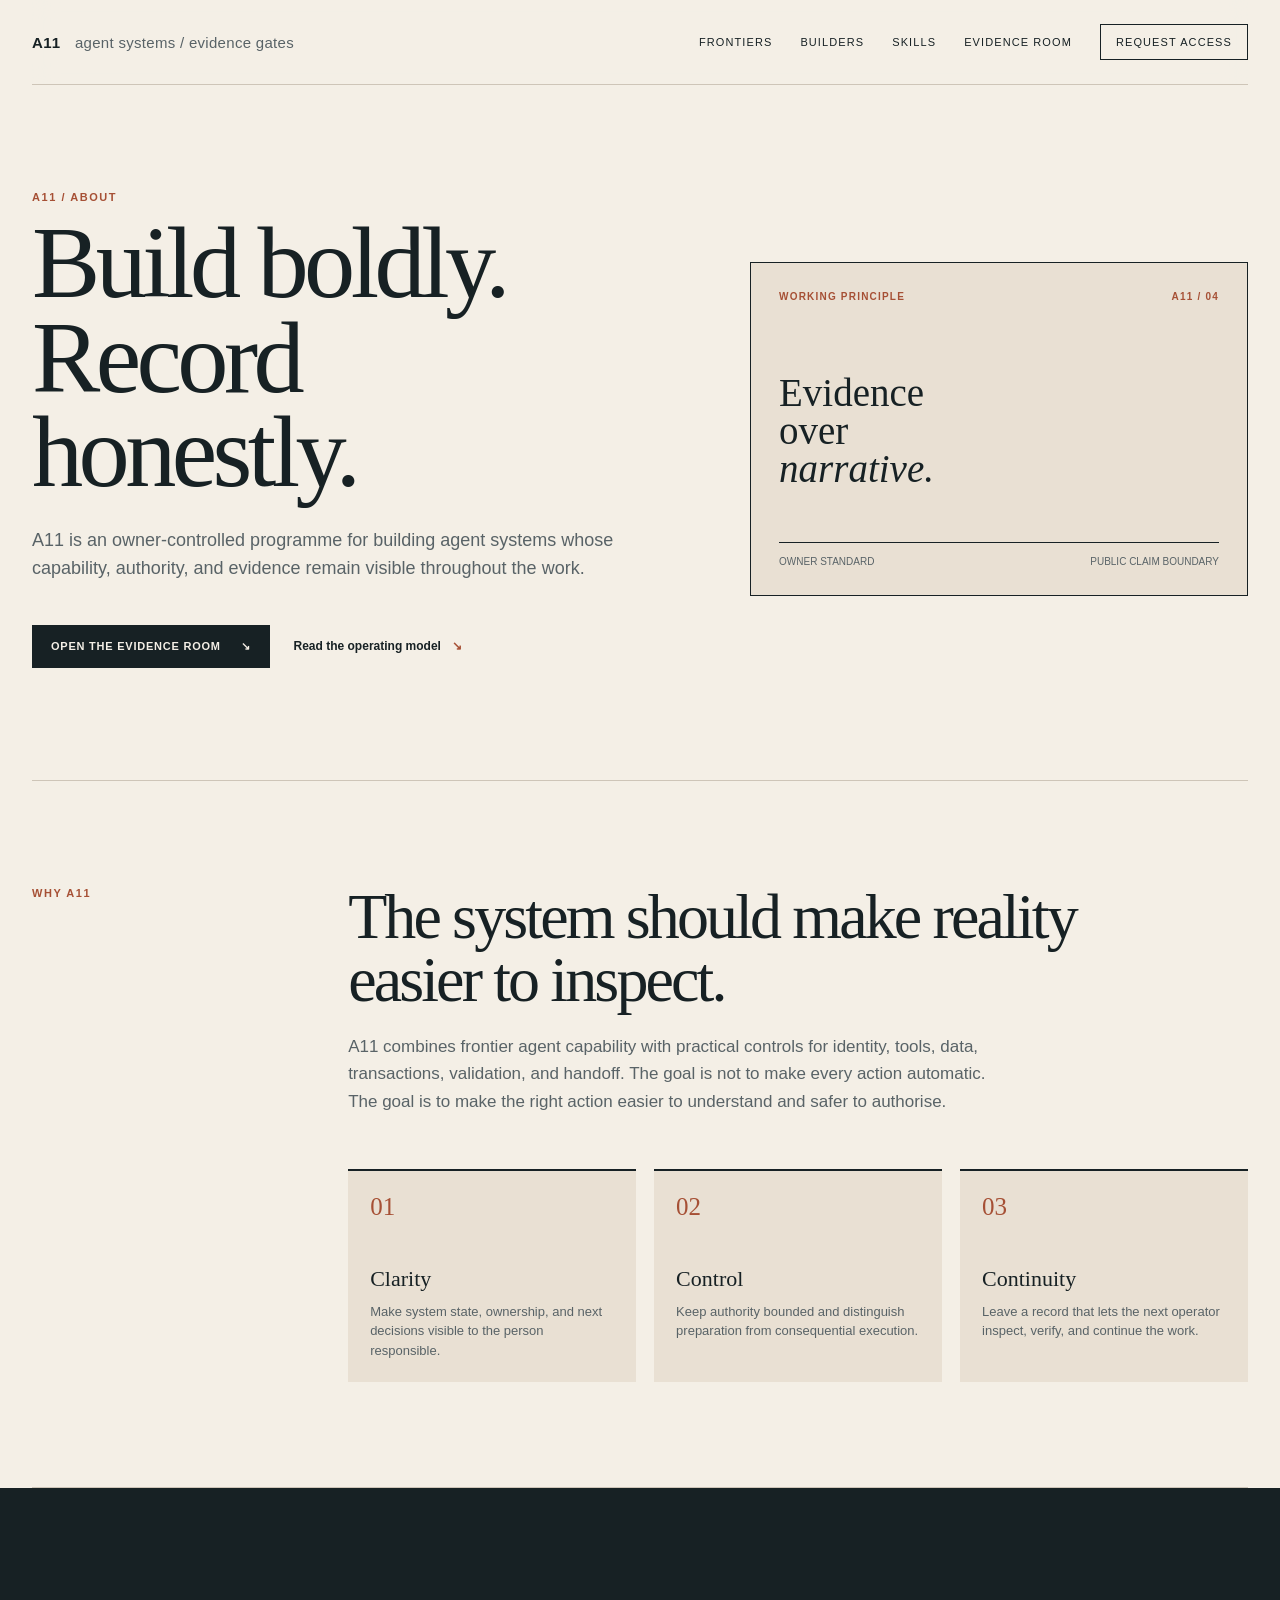
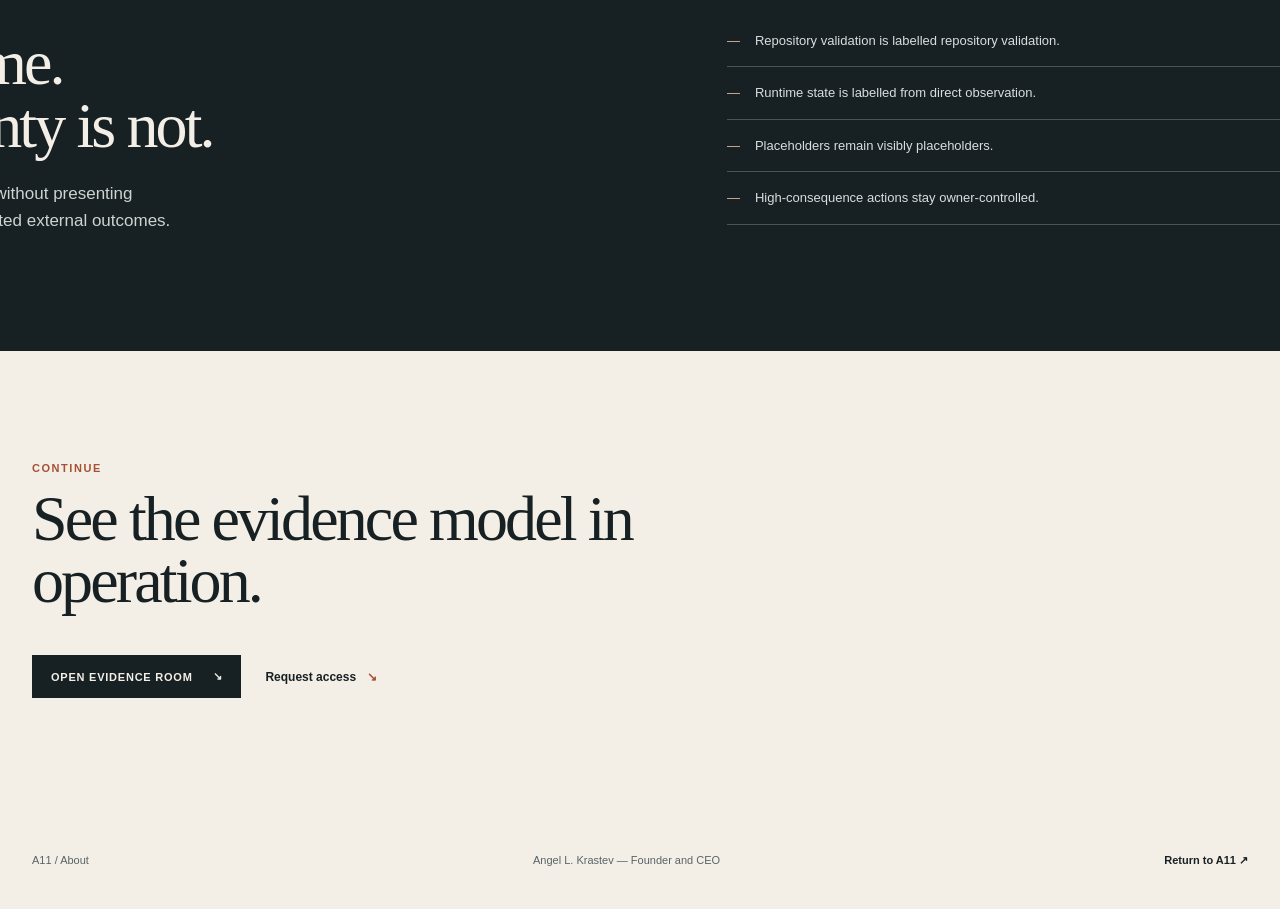
==== about/index.html @ 39d05fb7 "Publish A11 evidence surface static homepage" ====
﻿<!doctype html>
<html lang="en-GB">
<head>
  <meta charset="utf-8">
  <meta name="viewport" content="width=device-width, initial-scale=1">
  <meta name="description" content="About A11 — evidence-gated agent systems developed under owner-controlled operating standards.">
  <meta name="theme-color" content="#f4efe6">
  <title>About A11 — Evidence over narrative</title>
  <link rel="canonical" href="https://a11-k.space/about/">
  <link rel="icon" href="/favicon.svg" type="image/svg+xml">
  <link rel="stylesheet" href="/site.css">
</head>
<body>
  <header class="masthead">
    <a class="wordmark" href="/" aria-label="A11 home">A11 <span>agent systems / evidence gates</span></a>
    <nav aria-label="Primary navigation">
      <a href="/frontiers/">Frontiers</a>
      <a href="/builders/">Builders</a>
      <a href="/skills/">Skills</a>
      <a href="/console/">Evidence Room</a>
      <a class="nav-cta" href="/access/">Request access</a>
    </nav>
  </header>
  <main class="surface-main">
    <section class="surface-hero" aria-labelledby="page-title">
      <div>
        <p class="eyebrow">A11 / About</p>
        <h1 id="page-title">Build boldly. Record honestly.</h1>
        <p class="lede">A11 is an owner-controlled programme for building agent systems whose capability, authority, and evidence remain visible throughout the work.</p>
        <div class="hero-actions"><a class="button button-dark" href="/console/">Open the Evidence Room <span>↘</span></a><a class="text-link" href="/docs/">Read the operating model <span>↘</span></a></div>
      </div>
      <div class="surface-visual" aria-label="A11 principle"><div class="surface-visual__label"><span>Working principle</span><span>A11 / 04</span></div><p class="surface-visual__title">Evidence<br>over<br><em>narrative.</em></p><span class="surface-visual__rule"></span><div class="surface-visual__meta"><span>Owner standard</span><span>Public claim boundary</span></div></div>
    </section>
    <section class="surface-section" aria-labelledby="mission-title">
      <div class="section-label">Why A11</div>
      <div><h2 id="mission-title">The system should make reality easier to inspect.</h2><p>A11 combines frontier agent capability with practical controls for identity, tools, data, transactions, validation, and handoff. The goal is not to make every action automatic. The goal is to make the right action easier to understand and safer to authorise.</p><div class="surface-grid surface-grid--three"><article class="surface-card"><span class="surface-card__index">01</span><h3>Clarity</h3><p>Make system state, ownership, and next decisions visible to the person responsible.</p></article><article class="surface-card"><span class="surface-card__index">02</span><h3>Control</h3><p>Keep authority bounded and distinguish preparation from consequential execution.</p></article><article class="surface-card"><span class="surface-card__index">03</span><h3>Continuity</h3><p>Leave a record that lets the next operator inspect, verify, and continue the work.</p></article></div></div>
    </section>
    <section class="surface-band" aria-labelledby="owner-title"><div><p class="eyebrow">Ownership and accountability</p><h2 id="owner-title">Ambition is welcome. Unsupported certainty is not.</h2><p>Public surfaces should be premium, distinctive, and useful without presenting proposals, local checks, or intended integrations as completed external outcomes.</p></div><ul class="surface-list"><li>Repository validation is labelled repository validation.</li><li>Runtime state is labelled from direct observation.</li><li>Placeholders remain visibly placeholders.</li><li>High-consequence actions stay owner-controlled.</li></ul></section>
    <section class="surface-cta"><p class="eyebrow">Continue</p><h2>See the evidence model in operation.</h2><div class="hero-actions"><a class="button button-dark" href="/console/">Open Evidence Room <span>↘</span></a><a class="text-link" href="/access/">Request access <span>↘</span></a></div></section>
  </main>
  <footer><span>A11 / About</span><span>Angel L. Krastev — Founder and CEO</span><a href="/">Return to A11 ↗</a></footer>
</body>
</html>
---- site.css ----
﻿:root {
  --paper: #f4efe6;
  --paper-deep: #e9e0d3;
  --paper-bright: #fffdf8;
  --ink: #172124;
  --ink-soft: #596367;
  --line: #cec5b8;
  --accent: #a65035;
  --accent-soft: #e2b398;
  --violet: #66516f;
  --max: 1240px;
}

* { box-sizing: border-box; }
html { scroll-behavior: smooth; }
body { margin: 0; color: var(--ink); background: var(--paper); font-family: Arial, Helvetica, sans-serif; }
a { color: inherit; }
.masthead, main, footer { width: min(calc(100% - 64px), var(--max)); margin-inline: auto; }
.masthead { position: sticky; top: 0; z-index: 10; display: flex; justify-content: space-between; align-items: center; padding: 24px 0; border-bottom: 1px solid var(--line); background: color-mix(in srgb, var(--paper) 92%, transparent); backdrop-filter: blur(12px); }
.wordmark { font-size: 15px; font-weight: 800; letter-spacing: .02em; text-decoration: none; text-transform: uppercase; }
.wordmark span { margin-left: 10px; color: var(--ink-soft); font-weight: 400; text-transform: none; }
nav { display: flex; align-items: center; gap: 28px; font-size: 11px; letter-spacing: .1em; text-transform: uppercase; }
nav a { text-decoration: none; }
nav a:not(.nav-cta):hover, footer a:hover, .text-link:hover { color: var(--accent); }
.nav-cta { padding: 11px 15px; border: 1px solid var(--ink); }
.nav-cta:hover { color: var(--paper); background: var(--ink); }
.hero { display: grid; grid-template-columns: 1.16fr .84fr; gap: 8%; padding: 112px 0 126px; }
.eyebrow, .section-label { color: var(--accent); font-size: 11px; font-weight: 700; letter-spacing: .14em; line-height: 1.4; text-transform: uppercase; }
h1, h2, h3, p { margin-top: 0; }
h1, h2 { font-family: Georgia, 'Times New Roman', serif; font-weight: 400; letter-spacing: -.045em; }
h1 { max-width: 760px; margin-bottom: 28px; font-size: clamp(54px, 8vw, 108px); line-height: .92; }
h1 em, h2 em { color: var(--accent); font-style: normal; }
.lede { max-width: 560px; color: var(--ink-soft); font-size: 18px; line-height: 1.55; }
.hero-actions { display: flex; align-items: center; gap: 24px; margin-top: 42px; }
.button { display: inline-flex; gap: 20px; align-items: center; padding: 15px 19px; text-decoration: none; font-size: 11px; font-weight: 700; letter-spacing: .07em; text-transform: uppercase; }
.button-dark { color: var(--paper); background: var(--ink); }
.button-dark:hover { background: var(--accent); }
.button-light { color: var(--ink); background: var(--paper); }
.button-light:hover { color: var(--paper); background: var(--accent); }
.text-link { font-size: 12px; font-weight: 700; text-decoration: none; }
.text-link span { margin-left: 8px; color: var(--accent); }
.hero-note { max-width: 420px; margin-top: 28px; color: var(--ink-soft); font-family: Georgia, serif; font-size: 14px; font-style: italic; line-height: 1.45; }
.hero-card { align-self: end; min-height: 330px; padding: 28px; color: var(--paper); background: var(--violet); transform: rotate(2.5deg); box-shadow: 14px 18px 0 var(--accent-soft); }
.card-topline { display: flex; align-items: center; gap: 9px; color: #eadfe9; font-size: 11px; letter-spacing: .13em; text-transform: uppercase; }
.signal, .status-dot { display: inline-block; width: 8px; height: 8px; border-radius: 50%; background: #dca07d; }
.card-quote { max-width: 300px; margin: 68px 0 80px; font-family: Georgia, 'Times New Roman', serif; font-size: 36px; line-height: 1.05; }
.card-meta { display: flex; justify-content: space-between; padding-top: 15px; border-top: 1px solid #aa8eac; color: #eadfe9; font-size: 10px; letter-spacing: .08em; text-transform: uppercase; }
.signal-strip { display: grid; grid-template-columns: repeat(4, 1fr); border-top: 1px solid var(--line); border-bottom: 1px solid var(--line); }
.signal-strip > div { min-height: 168px; padding: 23px 24px 20px 0; border-right: 1px solid var(--line); }
.signal-strip > div:not(:first-child) { padding-left: 24px; }
.signal-strip > div:last-child { border-right: 0; }
.signal-strip strong { display: block; color: var(--accent); font-family: Georgia, serif; font-size: 25px; font-weight: 400; }
.signal-strip span { display: block; margin-top: 18px; font-size: 13px; font-weight: 700; }
.signal-strip p { max-width: 190px; margin-top: 8px; color: var(--ink-soft); font-size: 12px; line-height: 1.45; }
.content-section, .status-section { display: grid; grid-template-columns: 22% 1fr; gap: 4%; padding: 120px 0; border-bottom: 1px solid var(--line); }
.section-body h2, .operating-section h2, .evidence-panel h2, .final-cta h2 { max-width: 760px; font-size: clamp(40px, 5vw, 66px); line-height: .98; }
.section-intro, .evidence-intro { max-width: 620px; color: var(--ink-soft); font-size: 17px; line-height: 1.6; }
.architecture-grid, .builder-grid { display: grid; grid-template-columns: repeat(3, 1fr); gap: 18px; margin-top: 62px; }
.architecture-grid article { min-height: 220px; padding: 22px; background: var(--paper-deep); }
.index { color: var(--accent); font-family: Georgia, serif; font-size: 25px; }
.architecture-grid h3 { margin: 50px 0 10px; font-family: Georgia, serif; font-size: 21px; font-weight: 400; }
.architecture-grid p, .builder-grid p { color: var(--ink-soft); font-size: 13px; line-height: 1.5; }
.builder-grid { grid-template-columns: repeat(4, 1fr); }
.builder-grid article { padding: 24px 0; border-top: 2px solid var(--ink); }
.builder-grid h3 { margin-bottom: 12px; font-family: Georgia, serif; font-size: 22px; font-weight: 400; }
.operating-section { display: grid; grid-template-columns: 22% 1fr; gap: 4%; padding: 120px 0; border-bottom: 1px solid var(--line); }
.loop-grid { display: grid; grid-template-columns: repeat(3, 1fr); gap: 0; margin-top: 58px; border-top: 1px solid var(--line); }
.loop-grid div { min-height: 140px; padding: 20px 20px 20px 0; border-bottom: 1px solid var(--line); }
.loop-grid div:nth-child(3n+2), .loop-grid div:nth-child(3n+3) { padding-left: 20px; border-left: 1px solid var(--line); }
.loop-grid strong, .loop-grid span { display: block; }
.loop-grid strong { margin-bottom: 12px; font-family: Georgia, serif; font-size: 21px; font-weight: 400; }
.loop-grid span { max-width: 190px; color: var(--ink-soft); font-size: 12px; line-height: 1.45; }
.evidence-panel { display: grid; grid-template-columns: 1fr 1fr; gap: 8%; padding: 110px 8%; color: var(--paper); background: var(--ink); }
.evidence-panel .eyebrow { color: var(--accent-soft); }
.evidence-intro { margin-bottom: 34px; color: #cdd3d1; }
.evidence-list { align-self: center; }
.evidence-list > div { display: flex; gap: 15px; padding: 17px 0; border-bottom: 1px solid #485457; color: #d8dedd; font-size: 13px; line-height: 1.45; }
.check { color: var(--accent-soft); font-family: Georgia, serif; }
.status-layout { display: grid; grid-template-columns: 1.5fr .75fr .75fr; gap: 18px; align-items: start; }
.status-layout > div:first-child { padding-right: 8%; }
.status-card { min-height: 168px; padding: 20px; border: 1px solid var(--accent); background: var(--paper-deep); }
.status-card.muted { border-color: var(--line); background: transparent; }
.status-card div { display: flex; align-items: center; gap: 9px; font-size: 12px; }
.status-card .status-dot { background: var(--accent); }
.status-card.muted .status-dot { background: var(--ink-soft); }
.status-value { display: block; margin: 37px 0 10px; font-family: Georgia, serif; font-size: 25px; }
.status-card small { color: var(--ink-soft); font-size: 11px; line-height: 1.4; }
.final-cta { padding: 120px 0 135px; }
.final-cta h2 { margin-bottom: 0; }
footer { display: flex; justify-content: space-between; gap: 20px; padding: 28px 0 42px; color: var(--ink-soft); font-size: 11px; }
footer a { color: var(--ink); font-weight: 700; text-decoration: none; }
:focus-visible { outline: 3px solid var(--accent); outline-offset: 4px; }
@media (max-width: 800px) {
  .masthead, main, footer { width: min(calc(100% - 36px), var(--max)); }
  .masthead { align-items: flex-start; gap: 18px; }
  nav { flex-wrap: wrap; justify-content: flex-end; gap: 12px; }
  nav a:not(.nav-cta) { display: none; }
  .hero { grid-template-columns: 1fr; padding: 72px 0 90px; }
  .hero-card { width: 88%; margin: 20px auto 0; }
  .signal-strip { grid-template-columns: repeat(2, 1fr); }
  .signal-strip > div:nth-child(2) { border-right: 0; }
  .signal-strip > div:nth-child(-n+2) { border-bottom: 1px solid var(--line); }
  .signal-strip > div:nth-child(3) { padding-left: 0; }
  .content-section, .operating-section, .status-section, .evidence-panel { grid-template-columns: 1fr; padding: 78px 0; gap: 35px; }
  .evidence-panel { padding-inline: 24px; }
  .architecture-grid, .builder-grid, .status-layout { grid-template-columns: 1fr; }
  .architecture-grid article { min-height: 0; }
  .loop-grid { grid-template-columns: 1fr 1fr; }
  .loop-grid div:nth-child(3n+2), .loop-grid div:nth-child(3n+3) { padding-left: 0; border-left: 0; }
  .loop-grid div:nth-child(even) { padding-left: 18px; border-left: 1px solid var(--line); }
  footer { flex-wrap: wrap; }
}
@media (prefers-reduced-motion: reduce) { html { scroll-behavior: auto; } .hero-card { transform: none; } }

/* Shared A11 interior surfaces */
.surface-main { width: min(calc(100% - 64px), var(--max)); margin-inline: auto; }
.surface-hero { display: grid; grid-template-columns: 1.1fr .9fr; gap: 9%; padding: 105px 0 112px; border-bottom: 1px solid var(--line); }
.surface-hero h1 { max-width: 780px; margin-bottom: 28px; }
.surface-hero .lede { max-width: 600px; }
.surface-visual { align-self: center; min-height: 320px; padding: 28px; border: 1px solid var(--ink); background: var(--paper-deep); }
.surface-visual__label { display: flex; justify-content: space-between; color: var(--accent); font-size: 10px; font-weight: 700; letter-spacing: .12em; text-transform: uppercase; }
.surface-visual__title { max-width: 300px; margin: 72px 0 54px; font-family: Georgia, 'Times New Roman', serif; font-size: 39px; line-height: .98; }
.surface-visual__rule { display: block; height: 1px; background: var(--ink); }
.surface-visual__meta { display: flex; justify-content: space-between; margin-top: 13px; color: var(--ink-soft); font-family: Arial, Helvetica, sans-serif; font-size: 10px; text-transform: uppercase; }
.surface-section { display: grid; grid-template-columns: 22% 1fr; gap: 4%; padding: 105px 0; border-bottom: 1px solid var(--line); }
.surface-section h2, .surface-band h2, .surface-cta h2 { max-width: 780px; margin-bottom: 22px; font-family: Georgia, 'Times New Roman', serif; font-size: clamp(40px, 5vw, 66px); font-weight: 400; letter-spacing: -.045em; line-height: .98; }
.surface-section p, .surface-band p { max-width: 650px; color: var(--ink-soft); font-size: 17px; line-height: 1.6; }
.surface-grid { display: grid; gap: 18px; margin-top: 54px; }
.surface-grid--three { grid-template-columns: repeat(3, 1fr); }
.surface-grid--four { grid-template-columns: repeat(4, 1fr); }
.surface-card { min-height: 205px; padding: 22px; border-top: 2px solid var(--ink); background: var(--paper-deep); }
.surface-card--quiet { background: transparent; border: 1px solid var(--line); border-top: 2px solid var(--accent); }
.surface-card__index { display: block; color: var(--accent); font-family: Georgia, serif; font-size: 25px; }
.surface-card h3 { margin: 45px 0 10px; font-family: Georgia, serif; font-size: 22px; font-weight: 400; }
.surface-card p { margin: 0; color: var(--ink-soft); font-size: 13px; line-height: 1.5; }
.surface-band { display: grid; grid-template-columns: 1fr 1fr; gap: 8%; margin: 0 calc((64px - min(100vw - 64px, var(--max))) / 2); padding: 100px max(8%, calc((min(100vw - 64px, var(--max)) - 100vw + 64px) / 2 + 8%)); color: var(--paper); background: var(--ink); }
.surface-band .eyebrow { color: var(--accent-soft); }
.surface-band p { color: #cdd3d1; }
.surface-list { align-self: center; margin: 0; padding: 0; list-style: none; }
.surface-list li { display: flex; gap: 15px; padding: 16px 0; border-bottom: 1px solid #485457; color: #d8dedd; font-size: 13px; line-height: 1.5; }
.surface-list li::before { content: '—'; color: var(--accent-soft); }
.surface-cta { padding: 110px 0 128px; }
.surface-cta h2 { margin: 0; }
.surface-cta h2 em { color: var(--accent); font-style: normal; }
.surface-note { margin-top: 27px; color: var(--ink-soft); font-family: Arial, Helvetica, sans-serif; font-size: 12px; line-height: 1.5; }
.doc-list { display: grid; gap: 0; margin-top: 42px; border-top: 1px solid var(--line); }
.doc-link { display: grid; grid-template-columns: 150px 1fr 18px; gap: 22px; align-items: center; padding: 21px 0; border-bottom: 1px solid var(--line); text-decoration: none; }
.doc-link:hover { color: var(--accent); padding-left: 8px; }
.doc-link strong { font-family: Georgia, serif; font-size: 20px; font-weight: 400; }
.doc-link span { color: var(--ink-soft); font-size: 13px; line-height: 1.45; }
.doc-link small { color: var(--accent); font-family: Arial, Helvetica, sans-serif; font-size: 10px; letter-spacing: .08em; text-align: right; text-transform: uppercase; }
.gate-grid { display: grid; gap: 12px; margin-top: 42px; }
.gate-row { display: grid; grid-template-columns: 180px 130px 1fr; gap: 20px; align-items: center; padding: 17px 0; border-top: 1px solid var(--line); }
.gate-row strong { font-size: 13px; }
.gate-row span { font-family: Arial, Helvetica, sans-serif; font-size: 10px; letter-spacing: .09em; text-transform: uppercase; }
.gate-row p { margin: 0; color: var(--ink-soft); font-size: 13px; line-height: 1.45; }
.gate-verified { color: #3e8067; }.gate-ready { color: var(--violet); }.gate-pending { color: #a27943; }.gate-blocked { color: var(--accent); }
.access-panel { max-width: 760px; padding: 30px; border: 1px solid var(--accent); background: var(--paper-deep); }
.access-panel h2 { margin-bottom: 18px; }
.access-panel p { max-width: 620px; }
@media (max-width: 800px) {
  .surface-main { width: min(calc(100% - 36px), var(--max)); }
  .surface-hero, .surface-section, .surface-band { grid-template-columns: 1fr; gap: 35px; }
  .surface-hero { padding: 72px 0 82px; }
  .surface-visual { width: 90%; margin-inline: auto; }
  .surface-section { padding: 78px 0; }
  .surface-grid--three, .surface-grid--four { grid-template-columns: 1fr; }
  .surface-band { margin: 0; padding: 78px 24px; }
  .surface-cta { padding: 80px 0 95px; }
  .doc-link { grid-template-columns: 1fr 18px; gap: 9px; }
  .doc-link span { grid-column: 1; }
  .doc-link small { display: none; }
  .gate-row { grid-template-columns: 1fr 1fr; gap: 9px; }
  .gate-row p { grid-column: 1 / -1; }
}

/* Privacy-safe access brief */
.access-form { display: grid; gap: 17px; max-width: 760px; margin-top: 28px; }
.access-form label { display: grid; gap: 8px; color: var(--ink); font-size: 12px; font-weight: 700; }
.access-form input, .access-form select, .access-form textarea { width: 100%; padding: 12px; border: 1px solid var(--line); color: var(--ink); background: var(--paper-bright); font: inherit; font-size: 13px; }
.access-form textarea { min-height: 112px; resize: vertical; }
.access-form input:focus, .access-form select:focus, .access-form textarea:focus { border-color: var(--accent); outline: 2px solid color-mix(in srgb, var(--accent) 35%, transparent); outline-offset: 2px; }
.access-form .field-note { margin: -2px 0 0; color: var(--ink-soft); font-size: 11px; font-weight: 400; line-height: 1.45; }
.access-consent { display: flex !important; grid-template-columns: auto 1fr; display: grid !important; grid-template-columns: 18px 1fr; align-items: start; gap: 10px !important; font-weight: 400 !important; line-height: 1.45; }
.access-consent input { width: 16px; height: 16px; margin: 1px 0 0; accent-color: var(--accent); }
.access-form button { justify-self: start; border: 0; }
.access-status { min-height: 20px; margin: 0; color: var(--green, #3e8067); font-family: Arial, Helvetica, sans-serif; font-size: 12px; line-height: 1.5; }
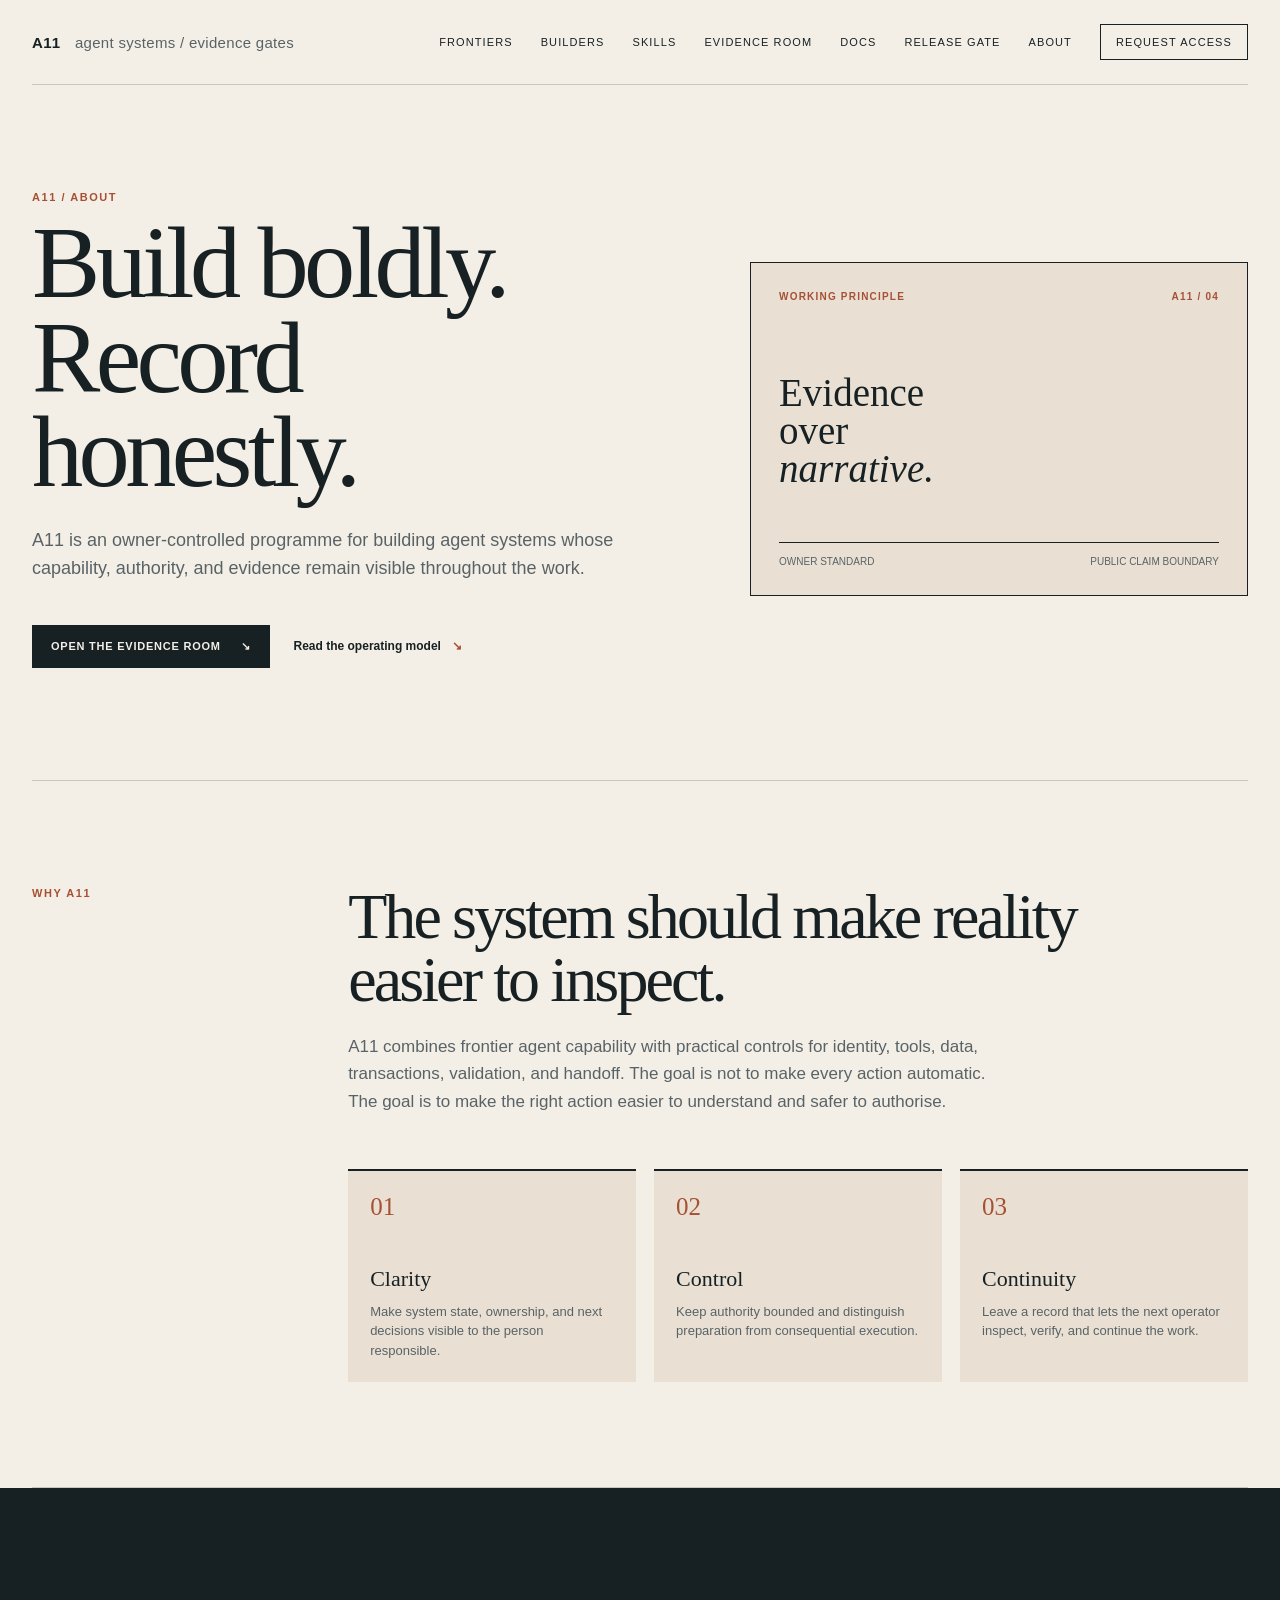
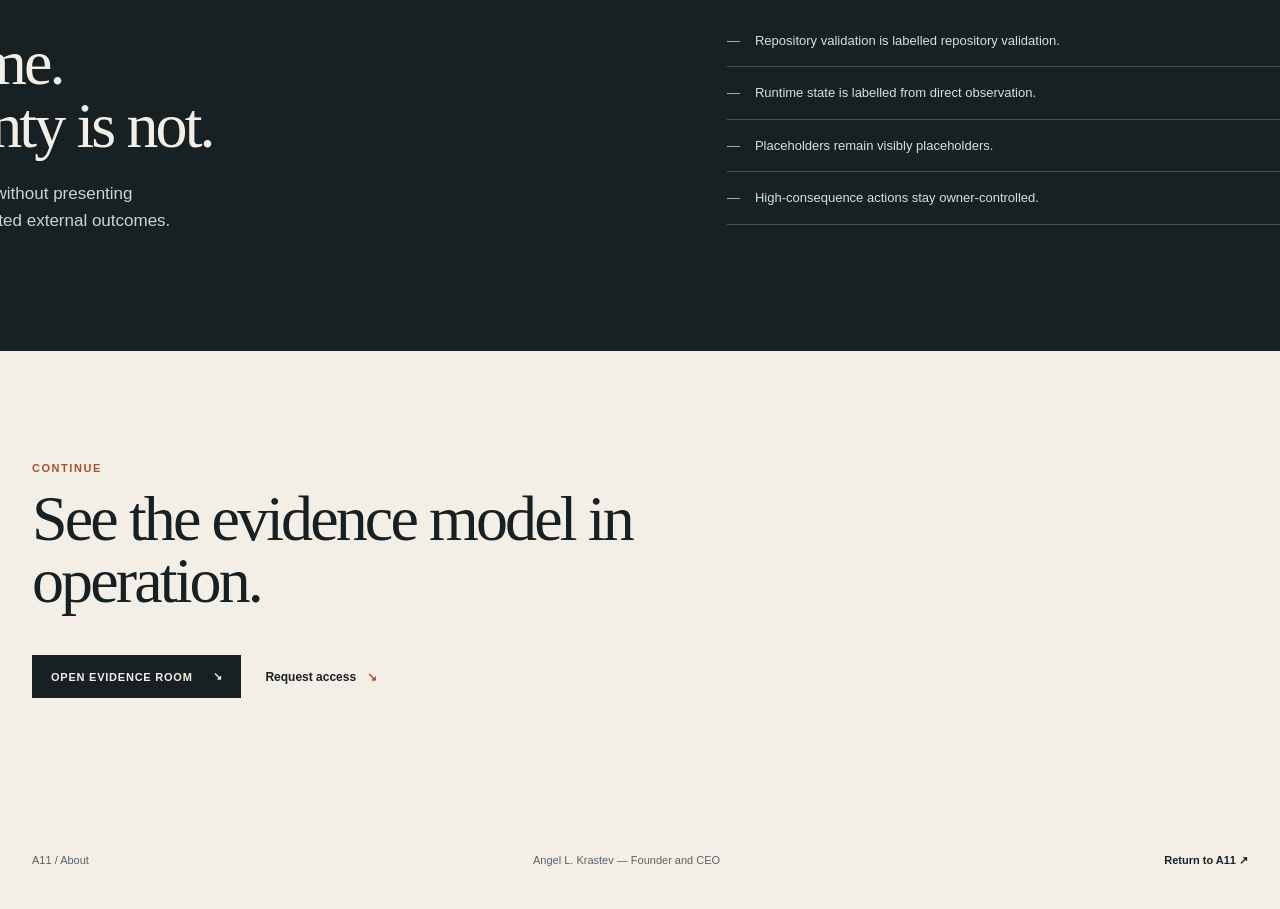
==== commit 4cbf4f49: "Complete A11 primary navigation across public surfaces" ====
--- a/about/index.html
+++ b/about/index.html
@@ -1,4 +1,4 @@
-﻿<!doctype html>
+<!doctype html>
 <html lang="en-GB">
 <head>
   <meta charset="utf-8">
@@ -6,7 +6,7 @@
   <meta name="description" content="About A11 — evidence-gated agent systems developed under owner-controlled operating standards.">
   <meta name="theme-color" content="#f4efe6">
   <title>About A11 — Evidence over narrative</title>
-  <link rel="canonical" href="https://a11-k.space/about/">
+  <link rel="canonical" href="https://www.a11-k.space/about/">
   <link rel="icon" href="/favicon.svg" type="image/svg+xml">
   <link rel="stylesheet" href="/site.css">
 </head>
@@ -18,6 +18,9 @@
       <a href="/builders/">Builders</a>
       <a href="/skills/">Skills</a>
       <a href="/console/">Evidence Room</a>
+      <a href="/docs/">Docs</a>
+      <a href="/release-gate/">Release Gate</a>
+      <a href="/about/">About</a>
       <a class="nav-cta" href="/access/">Request access</a>
     </nav>
   </header>
@@ -39,5 +42,6 @@
     <section class="surface-cta"><p class="eyebrow">Continue</p><h2>See the evidence model in operation.</h2><div class="hero-actions"><a class="button button-dark" href="/console/">Open Evidence Room <span>↘</span></a><a class="text-link" href="/access/">Request access <span>↘</span></a></div></section>
   </main>
   <footer><span>A11 / About</span><span>Angel L. Krastev — Founder and CEO</span><a href="/">Return to A11 ↗</a></footer>
+  <script src="/a11-motion.js" defer></script>
 </body>
 </html>
--- a/site.css
+++ b/site.css
@@ -1,4 +1,4 @@
-﻿:root {
+:root {
   --paper: #f4efe6;
   --paper-deep: #e9e0d3;
   --paper-bright: #fffdf8;
@@ -185,3 +185,14 @@
 .access-consent input { width: 16px; height: 16px; margin: 1px 0 0; accent-color: var(--accent); }
 .access-form button { justify-self: start; border: 0; }
 .access-status { min-height: 20px; margin: 0; color: var(--green, #3e8067); font-family: Arial, Helvetica, sans-serif; font-size: 12px; line-height: 1.5; }
+
+
+/* A11 motion system — progressive enhancement, reduced-motion aware. */
+.a11-reading-progress{position:fixed;inset:0 auto auto 0;z-index:100;width:100%;height:3px;background:var(--accent,#3d59d6);transform:scaleX(0);transform-origin:left center;pointer-events:none}
+.a11-reveal{opacity:0;transform:translate3d(0,22px,0);transition:opacity 680ms cubic-bezier(.2,.7,.2,1),transform 680ms cubic-bezier(.2,.7,.2,1);transition-delay:var(--a11-delay,0ms)}
+.a11-reveal.is-visible{opacity:1;transform:translate3d(0,0,0)}
+.a11-motion-ready .home-hero-visual,.a11-motion-ready .surface-visual{animation:a11-float 8s ease-in-out infinite}
+.home-route-card,.surface-card,.doc-link,.home-bento-card,.home-button,.button,.nav-cta{transition:transform 220ms ease,box-shadow 220ms ease,background-color 220ms ease,color 220ms ease,border-color 220ms ease}
+.home-route-card:hover,.surface-card:hover,.doc-link:hover,.home-bento-card:hover{transform:translateY(-5px)}
+@keyframes a11-float{0%,100%{transform:translateY(0)}50%{transform:translateY(-8px)}}
+@media(prefers-reduced-motion:reduce){html{scroll-behavior:auto}*,*::before,*::after{animation-duration:.01ms!important;animation-iteration-count:1!important;scroll-behavior:auto!important;transition-duration:.01ms!important}.a11-reveal{opacity:1;transform:none}}
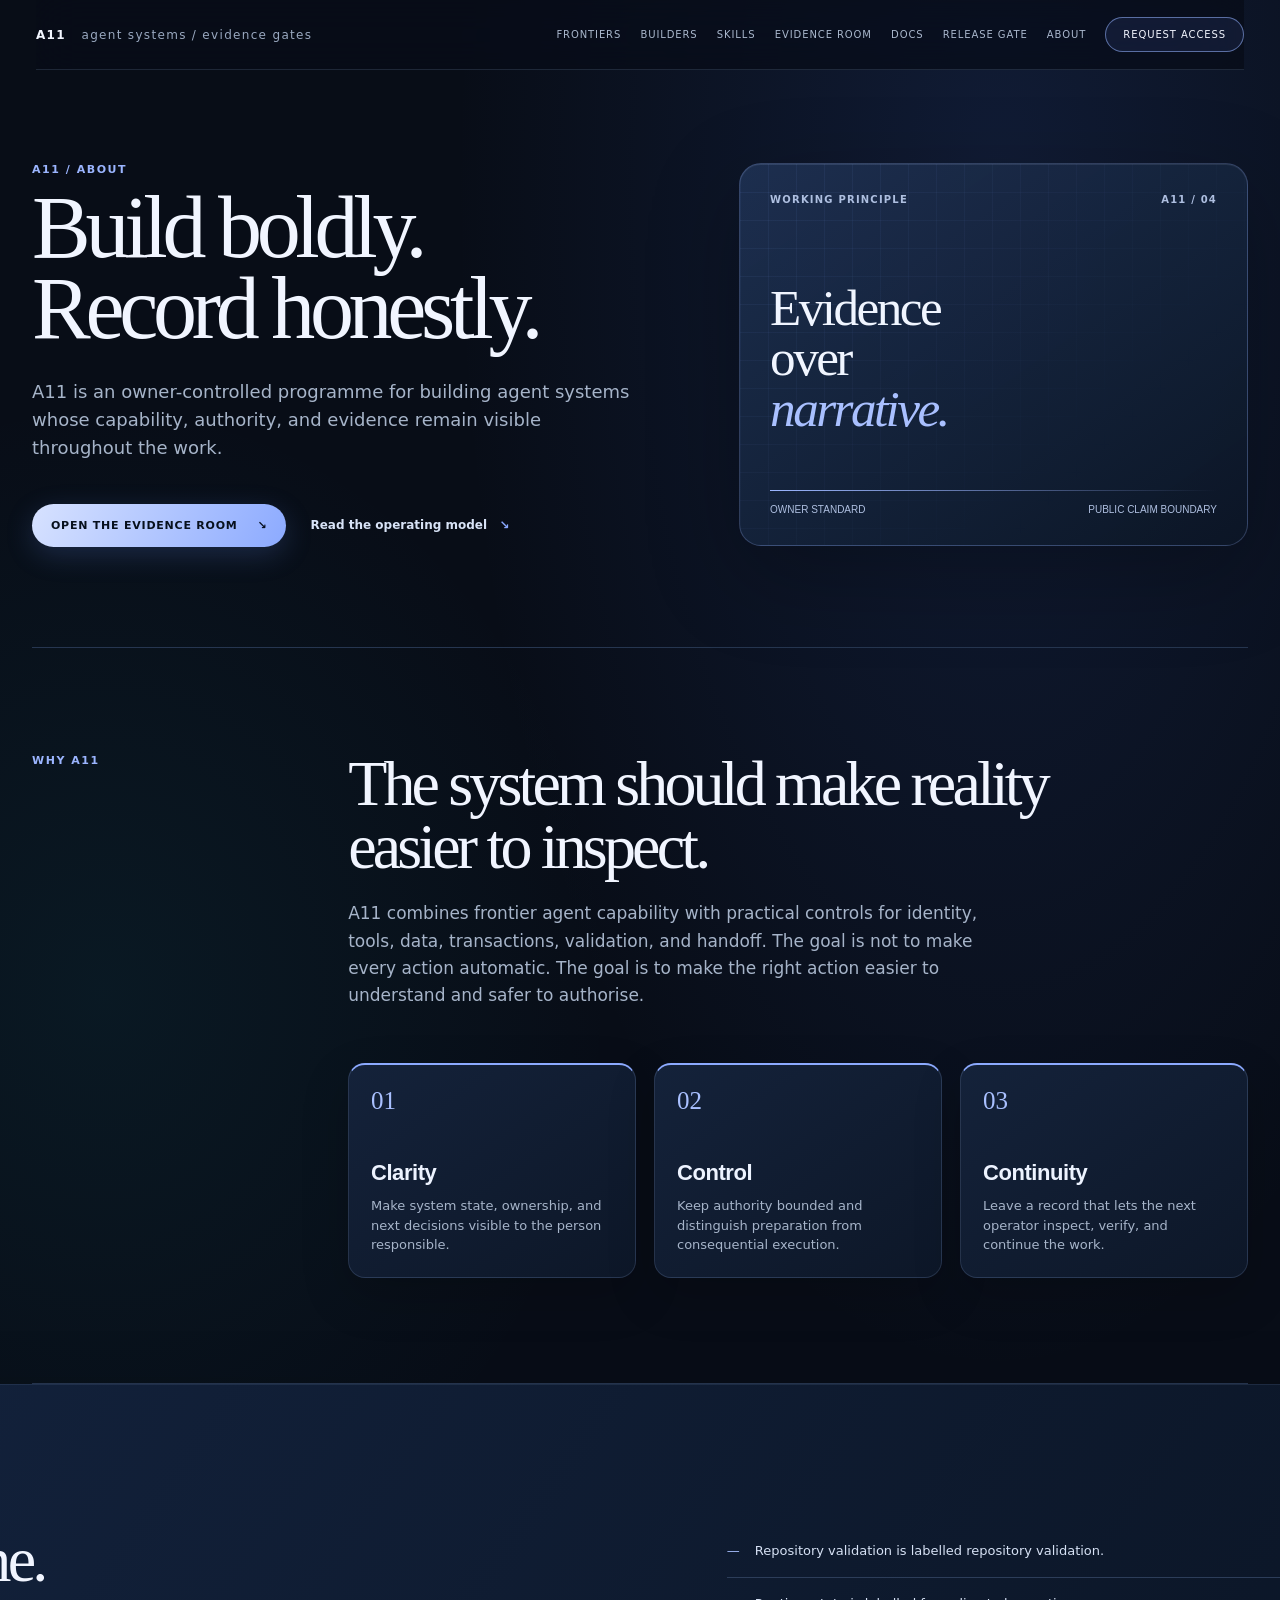
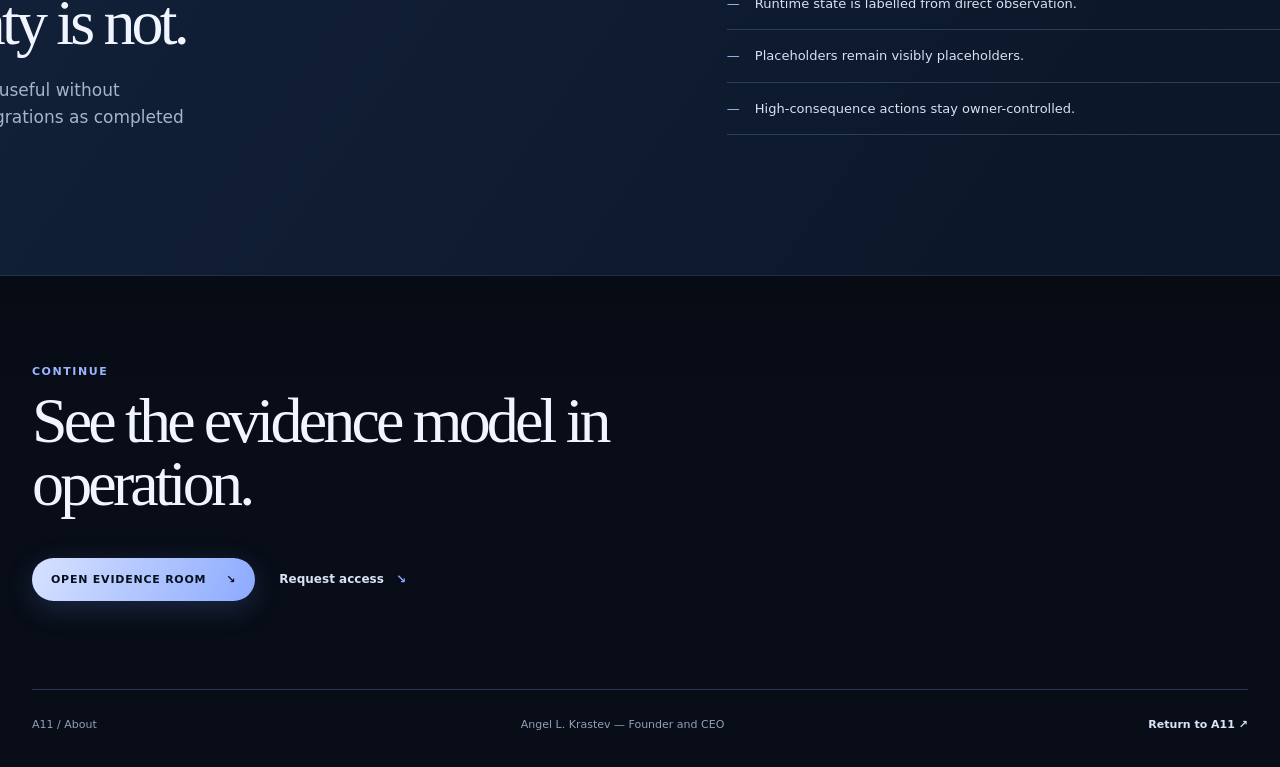
==== commit 0cadc48a: "Design: align browser chrome with A11 dark visual system" ====
--- a/about/index.html
+++ b/about/index.html
@@ -4,7 +4,7 @@
   <meta charset="utf-8">
   <meta name="viewport" content="width=device-width, initial-scale=1">
   <meta name="description" content="About A11 — evidence-gated agent systems developed under owner-controlled operating standards.">
-  <meta name="theme-color" content="#f4efe6">
+  <meta name="theme-color" content="#080d17">
   <title>About A11 — Evidence over narrative</title>
   <link rel="canonical" href="https://www.a11-k.space/about/">
   <link rel="icon" href="/favicon.svg" type="image/svg+xml">
--- a/site.css
+++ b/site.css
@@ -196,3 +196,150 @@
 .home-route-card:hover,.surface-card:hover,.doc-link:hover,.home-bento-card:hover{transform:translateY(-5px)}
 @keyframes a11-float{0%,100%{transform:translateY(0)}50%{transform:translateY(-8px)}}
 @media(prefers-reduced-motion:reduce){html{scroll-behavior:auto}*,*::before,*::after{animation-duration:.01ms!important;animation-iteration-count:1!important;scroll-behavior:auto!important;transition-duration:.01ms!important}.a11-reveal{opacity:1;transform:none}}
+
+
+/* A11 flagship visual system for interior pages */
+:root{--paper:#f7f8f6;--paper-deep:#edf1ee;--paper-bright:#fff;--ink:#10282b;--ink-soft:#6e7c7d;--line:#d7dfdc;--accent:#3d59d6;--accent-soft:#e7ebff;--violet:#e9edff}
+body:not(.home-body){background:var(--paper);font-family:"Segoe UI",Arial,Helvetica,sans-serif}
+.masthead{padding:18px 0;border-color:var(--line);background:rgba(247,248,246,.88)}
+.wordmark{font-size:12px;letter-spacing:.08em}
+nav{gap:18px;font-size:10px;letter-spacing:.08em}
+.nav-cta{border-radius:999px;border-color:var(--ink);padding:11px 16px}
+.surface-hero{align-items:center;padding:92px 0 100px;gap:7%;border-color:var(--line)}
+.surface-hero h1{font-size:clamp(54px,7vw,88px);line-height:.92;letter-spacing:-.06em}
+.surface-visual{position:relative;overflow:hidden;min-height:360px;padding:30px;border:1px solid #dbe2ff;border-radius:22px;background:linear-gradient(145deg,#fff 4%,#edf1ff 100%);box-shadow:18px 22px 0 #e7ebff,0 22px 55px rgba(16,40,43,.08)}
+.surface-visual::after{position:absolute;inset:0;background-image:linear-gradient(rgba(61,89,214,.05) 1px,transparent 1px),linear-gradient(90deg,rgba(61,89,214,.05) 1px,transparent 1px);background-size:28px 28px;mask-image:linear-gradient(135deg,#000,transparent 75%);content:"";pointer-events:none}
+.surface-visual__title{position:relative;z-index:1;margin:78px 0 56px;font-size:clamp(38px,4vw,54px);letter-spacing:-.05em}
+.surface-visual__rule{position:relative;z-index:1;background:var(--accent)}
+.surface-visual__meta{position:relative;z-index:1}
+.surface-section{border-color:var(--line)}
+.surface-section h2,.surface-band h2,.surface-cta h2{letter-spacing:-.06em}
+.surface-card{border:1px solid var(--line);border-top:3px solid var(--accent);border-radius:16px;background:#fff;box-shadow:0 12px 30px rgba(16,40,43,.045)}
+.surface-card h3{font-family:"Segoe UI",Arial,sans-serif;font-weight:650;letter-spacing:-.02em}
+.surface-band{overflow:hidden;border-radius:24px;background:linear-gradient(135deg,#10282b,#1d3a40)}
+.surface-cta{padding:88px 0}
+footer{display:flex;flex-wrap:wrap;justify-content:space-between;gap:16px;padding:28px 0 36px;border-top:1px solid var(--line);color:var(--ink-soft);font-size:11px}
+footer a{font-weight:700;text-decoration:none}
+.doc-link{border-color:var(--line);border-radius:12px}
+@media(max-width:1080px){.masthead{align-items:flex-start;gap:18px}.masthead nav{justify-content:flex-end;flex-wrap:wrap;gap:12px 16px}.wordmark span{display:none}}
+@media(max-width:760px){.masthead,main,footer,.surface-main{width:min(calc(100% - 36px),var(--max))}.masthead{position:relative;display:block}.masthead nav{justify-content:flex-start;padding-top:16px}.surface-hero{grid-template-columns:1fr;gap:42px;padding:62px 0 70px}.surface-visual{min-height:300px}.surface-section,.operating-section,.content-section,.status-section{grid-template-columns:1fr;gap:22px;padding:68px 0}.surface-grid--three,.surface-grid--four,.architecture-grid,.builder-grid,.loop-grid{grid-template-columns:1fr}.surface-band{grid-template-columns:1fr;margin:0;padding:54px 28px}.surface-cta{padding:64px 0}.home-masthead{display:flex;align-items:center;gap:12px}.home-nav{gap:12px}.home-nav-links{flex-wrap:wrap;gap:12px}.home-hero{grid-template-columns:1fr;min-height:0;padding:66px 0}.home-hero-visual{max-width:620px}.home-section-heading{grid-template-columns:1fr;gap:20px}.home-principle-grid,.home-route-grid{grid-template-columns:1fr 1fr}.home-evidence{grid-template-columns:1fr;padding:54px 28px}.home-standard{grid-template-columns:1fr;gap:24px}.home-final-cta{padding:70px 0}}
+@media(max-width:480px){.home-page,.home-footer{width:calc(100% - 36px)}.home-wordmark-copy{display:none}.home-nav{flex-wrap:wrap}.home-nav-links{width:100%}.home-nav-cta{margin-top:4px}.home-hero h1{font-size:clamp(52px,16vw,76px)}.home-principle-grid,.home-route-grid{grid-template-columns:1fr}.home-proof-line{margin-top:32px}.home-preview-window{padding:16px}.home-preview-row{gap:10px}.home-standard-body h2{font-size:42px}}
+
+
+/* A11 / flagship visual system — 2026 refresh */
+:root{
+  color-scheme:dark;
+  --paper:#080d17;--paper-deep:#101a2b;--paper-bright:#111d30;
+  --ink:#edf3ff;--ink-soft:#9aa9c0;--line:#263650;
+  --accent:#8aa8ff;--accent-soft:#c2d2ff;--violet:#1b2b49;
+  --max:1280px;
+}
+html{background:#080d17;scroll-padding-top:100px}
+body:not(.home-body){color:var(--ink);background:
+  radial-gradient(ellipse at 78% 8%,rgba(61,104,210,.16),transparent 34rem),
+  radial-gradient(ellipse at 8% 42%,rgba(28,164,180,.08),transparent 32rem),
+  #080d17;font-family:Inter,ui-sans-serif,system-ui,-apple-system,"Segoe UI",sans-serif}
+.masthead{width:min(calc(100% - 72px),var(--max));padding:17px 0;border-color:rgba(151,177,225,.16);background:rgba(8,13,23,.76);backdrop-filter:blur(22px) saturate(150%)}
+.wordmark{color:#f2f6ff;letter-spacing:.11em}
+.wordmark span{color:#9aa9c0}
+nav{gap:clamp(12px,1.5vw,22px);font-size:10px;letter-spacing:.09em}
+nav a:not(.nav-cta){color:#aab8cd;transition:color .2s ease}
+nav a:not(.nav-cta):hover,footer a:hover,.text-link:hover{color:#a9c0ff}
+.nav-cta{padding:11px 17px;border:1px solid rgba(150,179,255,.55);border-radius:999px;color:#f3f6ff;background:rgba(90,125,220,.12)}
+.nav-cta:hover{color:#08101d;background:#a9c0ff;border-color:#a9c0ff}
+.eyebrow,.section-label{color:#9bb5ff}
+h1,h2{color:#f1f5ff}
+h1 em,h2 em{color:#a9c0ff}
+.lede,.section-intro,.evidence-intro{color:#a6b4c9}
+.button{border-radius:999px;transition:transform .25s ease,background .25s ease,box-shadow .25s ease}
+.button-dark{color:#07101d;background:linear-gradient(115deg,#d7e2ff,#8caaff);box-shadow:0 8px 28px rgba(96,132,226,.22)}
+.button-dark:hover{color:#07101d;background:#fff;box-shadow:0 12px 36px rgba(96,132,226,.32);transform:translateY(-2px)}
+.button-light{color:#edf3ff;background:#17243a}
+.button-light:hover{color:#08101d;background:#b6caff}
+.text-link{color:#d8e3f7}
+.hero-card{border:1px solid rgba(160,185,255,.25);border-radius:22px;background:linear-gradient(145deg,#182744,#101a2b 70%);box-shadow:0 24px 70px rgba(0,0,0,.28),inset 0 1px rgba(255,255,255,.07)}
+.signal-strip{border-color:var(--line)}
+.signal-strip>div{border-color:var(--line)}
+.signal-strip strong,.index{color:#9bb5ff}
+.signal-strip p,.architecture-grid p,.builder-grid p,.loop-grid span{color:#9aa9c0}
+.architecture-grid article{border:1px solid var(--line);border-radius:16px;background:linear-gradient(145deg,#121f33,#0e1727)}
+.builder-grid article{border-color:#6f8fdb}
+.content-section,.status-section,.operating-section{border-color:var(--line)}
+.evidence-panel{border:1px solid rgba(151,177,225,.16);border-radius:24px;background:linear-gradient(135deg,#111e33,#0b1424)}
+.evidence-list>div{border-color:#2c3c57;color:#d9e4f5}
+.status-card{border-color:#708ee0;background:#111e33;border-radius:14px}
+.status-card.muted{border-color:var(--line);background:#0d1625}
+.status-card small{color:#a4b3c9}
+.surface-hero{border-color:var(--line)}
+.surface-visual{border:1px solid rgba(157,183,255,.24);background:linear-gradient(145deg,rgba(30,49,82,.92),rgba(12,22,38,.96));box-shadow:0 28px 90px rgba(0,0,0,.26),inset 0 1px rgba(255,255,255,.07)}
+.surface-visual::after{background-image:linear-gradient(rgba(135,166,255,.08) 1px,transparent 1px),linear-gradient(90deg,rgba(135,166,255,.08) 1px,transparent 1px)}
+.surface-visual__label,.surface-visual__meta{color:#aebfe0}
+.surface-visual__title{color:#f0f5ff}
+.surface-visual__title em{color:#a9c0ff}
+.surface-visual__rule{background:linear-gradient(90deg,#9bb5ff,transparent)}
+.surface-section{border-color:var(--line)}
+.surface-section p,.surface-band p{color:#a6b4c9}
+.surface-card{border:1px solid rgba(151,177,225,.18);border-top:2px solid #8caaff;border-radius:17px;background:linear-gradient(145deg,#14223a,#0d1728);box-shadow:0 18px 48px rgba(0,0,0,.18)}
+.surface-card h3{color:#edf3ff}
+.surface-card p{color:#a6b4c9}
+.surface-card__index{color:#a9c0ff}
+.surface-band{border:1px solid rgba(151,177,225,.12);background:linear-gradient(125deg,#142440,#0c1729 72%);box-shadow:0 24px 80px rgba(0,0,0,.18)}
+.surface-band .eyebrow{color:#a9c0ff}
+.surface-list li{border-color:#2c3d59;color:#d6e1f4}
+.surface-list li::before{color:#a9c0ff}
+.surface-cta{border-color:var(--line)}
+.surface-cta h2 em{color:#a9c0ff}
+.doc-list,.doc-link{border-color:var(--line)}
+.doc-link{border-radius:14px;padding:22px 18px;background:rgba(17,29,48,.55)}
+.doc-link strong{color:#edf3ff}
+.doc-link span{color:#9eafc8}
+.doc-link small{color:#a9c0ff}
+.gate-row{border-color:var(--line)}
+.gate-row p{color:#9eafc8}
+.gate-verified{color:#79d7b4}.gate-ready{color:#a9c0ff}.gate-pending{color:#f1c77b}.gate-blocked{color:#ff9a9a}
+.access-form label{color:#edf3ff}
+.access-form input,.access-form select,.access-form textarea{border:1px solid #344968;border-radius:10px;color:#edf3ff;background:#0c1728}
+.access-form input:focus,.access-form select:focus,.access-form textarea:focus{border-color:#9bb5ff;outline-color:rgba(155,181,255,.25)}
+.access-form .field-note,.surface-note{color:#9eafc8}
+.access-status{color:#79d7b4}
+footer{border-color:var(--line);color:#8fa0b9}
+footer a{color:#d9e5fa}
+:focus-visible{outline:3px solid #a9c0ff;outline-offset:4px}
+.a11-reading-progress{height:3px;background:linear-gradient(90deg,#6fe0d2,#9bb5ff,#c3a4ff);box-shadow:0 0 16px rgba(139,169,255,.65)}
+.a11-reveal{will-change:opacity,transform}
+.surface-card:hover,.doc-link:hover,.architecture-grid article:hover,.builder-grid article:hover{border-color:rgba(160,187,255,.55);box-shadow:0 24px 58px rgba(0,0,0,.3),0 0 0 1px rgba(140,170,255,.08);transform:translateY(-6px)}
+.surface-card,.doc-link,.architecture-grid article,.builder-grid article{transition:transform .35s cubic-bezier(.2,.75,.25,1),border-color .3s ease,box-shadow .3s ease}
+.a11-menu-toggle{display:none}
+@media(max-width:980px){
+ .masthead{width:min(calc(100% - 40px),var(--max))}
+ .masthead nav{gap:12px}
+ .wordmark span{display:none}
+}
+@media(max-width:820px){
+ .masthead{position:sticky;display:flex;align-items:center;gap:16px;padding:14px 0}
+ .a11-menu-toggle{display:inline-flex;align-items:center;justify-content:center;gap:9px;margin-left:auto;padding:10px 13px;border:1px solid #3a4e70;border-radius:999px;color:#eaf1ff;background:#111e33;font:inherit;font-size:10px;line-height:1;letter-spacing:.1em;text-transform:uppercase;cursor:pointer}
+ .a11-menu-toggle::after{content:"";width:7px;height:7px;border-right:1.5px solid currentColor;border-bottom:1.5px solid currentColor;transform:rotate(45deg) translateY(-2px);transition:transform .2s ease}
+ .a11-menu-toggle[aria-expanded="true"]::after{transform:rotate(225deg) translate(-2px,-1px)}
+ .masthead nav{display:none;position:absolute;top:calc(100% + 1px);left:0;right:0;z-index:30;flex-direction:column;align-items:stretch;gap:0;padding:12px;border:1px solid #2c3e5d;border-radius:16px;background:rgba(9,16,29,.97);box-shadow:0 24px 60px rgba(0,0,0,.4)}
+ .masthead nav.is-open{display:flex}
+ .masthead nav a{display:block!important;padding:13px 12px;border-bottom:1px solid rgba(150,177,225,.12);color:#e0e9fb!important}
+ .masthead nav a:last-child{border-bottom:0}
+ .masthead nav .nav-cta{margin-top:8px;text-align:center;border:1px solid #708edc}
+ .home-masthead{display:flex}
+ .home-masthead .home-nav{display:none;position:absolute;top:calc(100% + 1px);left:0;right:0;z-index:30;align-items:stretch;flex-direction:column;padding:12px;border:1px solid #2c3e5d;border-radius:16px;background:rgba(9,16,29,.97);box-shadow:0 24px 60px rgba(0,0,0,.4)}
+ .home-masthead .home-nav.is-open{display:flex}
+ .home-masthead .home-nav-links{display:flex;flex-direction:column;gap:0;width:100%}
+ .home-masthead .home-nav-links a,.home-masthead .home-nav-cta{padding:13px 12px;border:0;border-bottom:1px solid rgba(150,177,225,.12);color:#e0e9fb}
+ .home-masthead .home-nav-cta{margin:8px 0 0;border:1px solid #708edc;text-align:center}
+}
+@media(max-width:760px){
+ .masthead,main,footer,.surface-main{width:min(calc(100% - 36px),var(--max))}
+ .surface-visual{width:100%;margin:0}
+ .surface-band{border-radius:18px}
+ .surface-section,.surface-hero{gap:28px}
+ .gate-row{grid-template-columns:1fr 1fr}
+}
+@media(prefers-reduced-motion:reduce){
+ *,*::before,*::after{animation-duration:.01ms!important;animation-iteration-count:1!important;transition-duration:.01ms!important;scroll-behavior:auto!important}
+ .a11-reveal{opacity:1;transform:none}
+}
